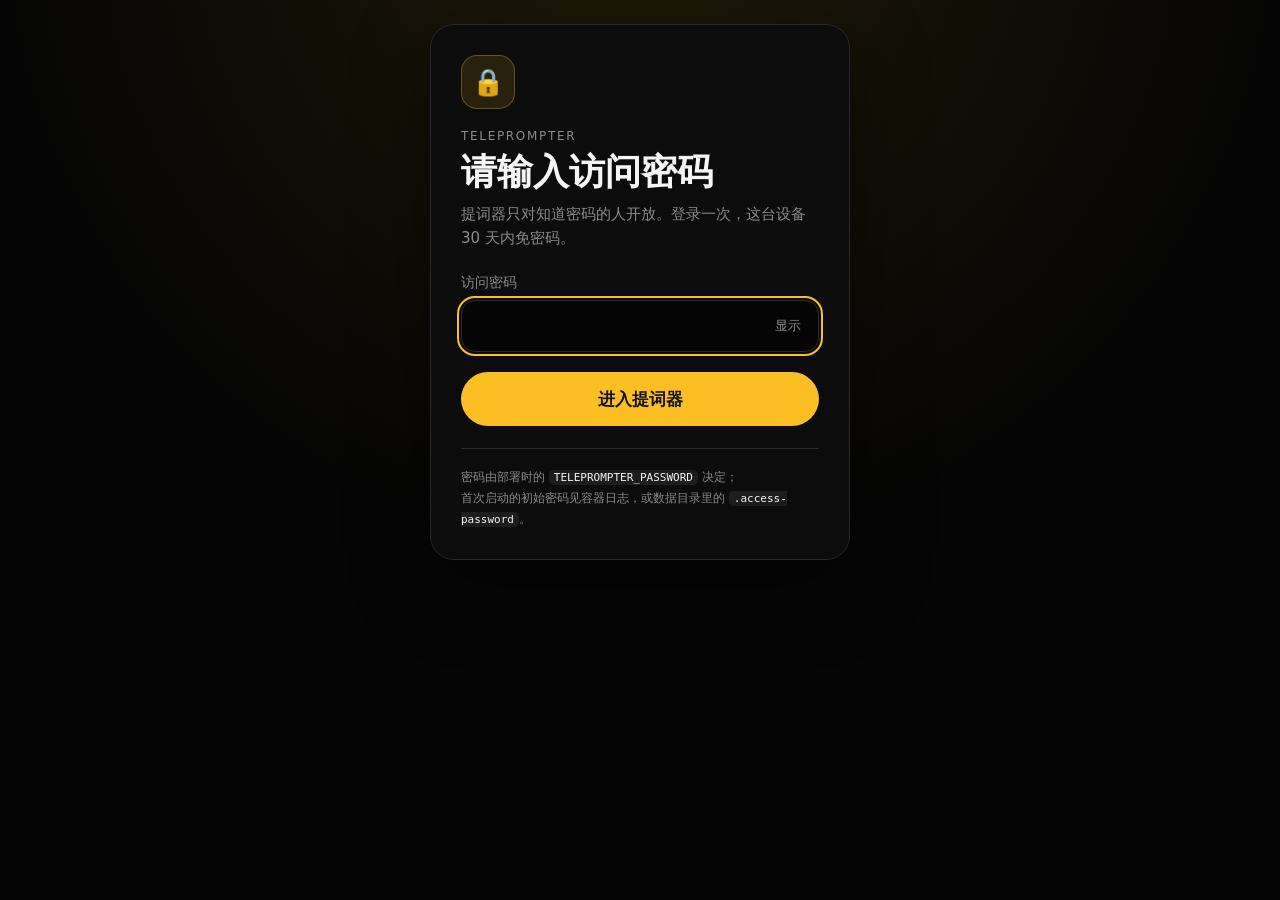
==== web/login.html @ b40615ca "feat: 增加访问密码与操作引导，版本升至 0.1.1 - 新增登录页、会话 Cookie 与退出登录 - 播放设置不再自动关闭，右上角增加设置入口与速度提示 - 新增操作教程，精简界面说明与稿件库" ====
<!doctype html>
<html lang="zh-CN">
<head>
  <meta charset="utf-8">
  <meta name="viewport" content="width=device-width, initial-scale=1, viewport-fit=cover">
  <meta name="theme-color" content="#050505">
  <meta name="robots" content="noindex">
  <title>输入密码 · 提词器</title>
  <link rel="icon" href="data:image/svg+xml,%3Csvg xmlns='http://www.w3.org/2000/svg' viewBox='0 0 100 100'%3E%3Ctext y='.9em' font-size='90'%3E📺%3C/text%3E%3C/svg%3E">
  <style>
    :root {
      color-scheme: dark;
      --bg: #050505;
      --fg: #f5f5f5;
      --muted: #8a8a8a;
      --line: #2a2a2a;
      --panel: #0c0c0c;
      --accent: #fbbf24;
      --accent-contrast: #111111;
      --danger: #f87171;
    }

    * {
      box-sizing: border-box;
    }

    html,
    body {
      min-height: 100%;
    }

    body {
      margin: 0;
      display: grid;
      place-items: center;
      padding: 24px;
      background:
        radial-gradient(circle at 50% -10%, #201a08 0%, transparent 55%),
        var(--bg);
      color: var(--fg);
      font-family: system-ui, -apple-system, "PingFang SC", "Noto Sans SC", sans-serif;
      -webkit-font-smoothing: antialiased;
      -webkit-text-size-adjust: 100%;
    }

    .login-card {
      width: min(420px, 100%);
      padding: 30px;
      border: 1px solid var(--line);
      border-radius: 24px;
      background: var(--panel);
      box-shadow: 0 24px 80px rgb(0 0 0 / 45%);
    }

    .badge {
      display: grid;
      place-items: center;
      width: 54px;
      height: 54px;
      margin-bottom: 20px;
      border: 1px solid rgb(251 191 36 / 30%);
      border-radius: 16px;
      background: rgb(251 191 36 / 12%);
      font-size: 26px;
    }

    .eyebrow {
      margin: 0 0 8px;
      color: var(--muted);
      font-size: 12px;
      letter-spacing: 0.14em;
      text-transform: uppercase;
    }

    h1 {
      margin: 0 0 10px;
      font-size: clamp(28px, 7vw, 36px);
      line-height: 1.15;
    }

    .sub {
      margin: 0 0 24px;
      color: var(--muted);
      font-size: 15px;
      line-height: 1.6;
    }

    label {
      display: block;
      margin-bottom: 8px;
      color: var(--muted);
      font-size: 14px;
    }

    .password-wrap {
      position: relative;
    }

    input[type="password"],
    input[type="text"] {
      width: 100%;
      height: 52px;
      padding: 0 68px 0 16px;
      border: 1px solid var(--line);
      border-radius: 14px;
      background: var(--bg);
      color: var(--fg);
      font: inherit;
      font-size: 17px;
      letter-spacing: 0.04em;
    }

    input:focus {
      outline: 2px solid var(--accent);
      outline-offset: 2px;
    }

    .toggle {
      position: absolute;
      top: 6px;
      right: 6px;
      height: 40px;
      padding: 0 12px;
      border: 0;
      border-radius: 10px;
      background: transparent;
      color: var(--muted);
      font: inherit;
      font-size: 13px;
      cursor: pointer;
      touch-action: manipulation;
    }

    .toggle:hover {
      color: var(--fg);
    }

    .error {
      margin: 12px 2px 0;
      color: var(--danger);
      font-size: 14px;
      line-height: 1.5;
    }

    .primary {
      width: 100%;
      height: 54px;
      margin-top: 20px;
      border: 0;
      border-radius: 999px;
      background: var(--accent);
      color: var(--accent-contrast);
      font: inherit;
      font-size: 17px;
      font-weight: 700;
      cursor: pointer;
      touch-action: manipulation;
    }

    .primary:active {
      transform: scale(0.99);
    }

    .primary:disabled {
      opacity: 0.6;
      cursor: wait;
    }

    .foot {
      margin: 22px 0 0;
      padding-top: 18px;
      border-top: 1px solid var(--line);
      color: var(--muted);
      font-size: 12px;
      line-height: 1.7;
    }

    .foot code {
      padding: 1px 5px;
      border-radius: 5px;
      background: rgb(255 255 255 / 7%);
      color: var(--fg);
      font-size: 11px;
    }

    @media (max-width: 480px) {
      .login-card {
        padding: 24px 20px;
        border-radius: 20px;
      }
    }
  </style>
</head>
<body>
  <main class="login-card">
    <div class="badge" aria-hidden="true">🔒</div>
    <p class="eyebrow">TELEPROMPTER</p>
    <h1>请输入访问密码</h1>
    <p class="sub">提词器只对知道密码的人开放。登录一次，这台设备 30 天内免密码。</p>

    <form id="login-form" novalidate>
      <label for="password">访问密码</label>
      <div class="password-wrap">
        <input id="password" name="password" type="password" maxlength="200"
               autocomplete="current-password" enterkeyhint="go" required autofocus>
        <button id="toggle-password" class="toggle" type="button" aria-label="显示密码">显示</button>
      </div>
      <p id="error" class="error" role="alert" hidden></p>
      <button id="submit" class="primary" type="submit">进入提词器</button>
    </form>

    <p class="foot">
      密码由部署时的 <code>TELEPROMPTER_PASSWORD</code> 决定；<br>
      首次启动的初始密码见容器日志，或数据目录里的 <code>.access-password</code>。
    </p>
  </main>

  <script>
    const form = document.querySelector("#login-form");
    const input = document.querySelector("#password");
    const errorEl = document.querySelector("#error");
    const submit = document.querySelector("#submit");
    const toggle = document.querySelector("#toggle-password");

    function safeNext(raw) {
      if (!raw || !raw.startsWith("/") || raw.startsWith("//") || raw.includes("\\")) {
        return "/";
      }
      return raw;
    }

    const next = safeNext(new URLSearchParams(location.search).get("next"));

    function showError(message) {
      errorEl.textContent = message;
      errorEl.hidden = false;
    }

    function hideError() {
      errorEl.hidden = true;
    }

    function setBusy(busy) {
      input.disabled = busy;
      submit.disabled = busy;
      submit.textContent = busy ? "正在验证…" : "进入提词器";
    }

    toggle.addEventListener("click", () => {
      const showing = input.type === "text";
      input.type = showing ? "password" : "text";
      toggle.textContent = showing ? "显示" : "隐藏";
      toggle.setAttribute("aria-label", showing ? "显示密码" : "隐藏密码");
      input.focus();
    });

    input.addEventListener("input", hideError);

    form.addEventListener("submit", async (event) => {
      event.preventDefault();
      if (!input.value) {
        showError("请输入密码");
        input.focus();
        return;
      }

      hideError();
      setBusy(true);
      try {
        const response = await fetch("/api/login", {
          method: "POST",
          headers: { "Content-Type": "application/json" },
          body: JSON.stringify({ password: input.value }),
          cache: "no-store",
        });
        if (response.status === 401) {
          showError("密码不正确，请再试一次。");
          setBusy(false);
          input.select();
          return;
        }
        if (!response.ok) {
          showError(`登录失败（HTTP ${response.status}），请稍后再试。`);
          setBusy(false);
          return;
        }
        location.replace(next);
      } catch {
        showError("连接失败，请确认平板和 NAS 在同一个网络。");
        setBusy(false);
      }
    });
  </script>
</body>
</html>
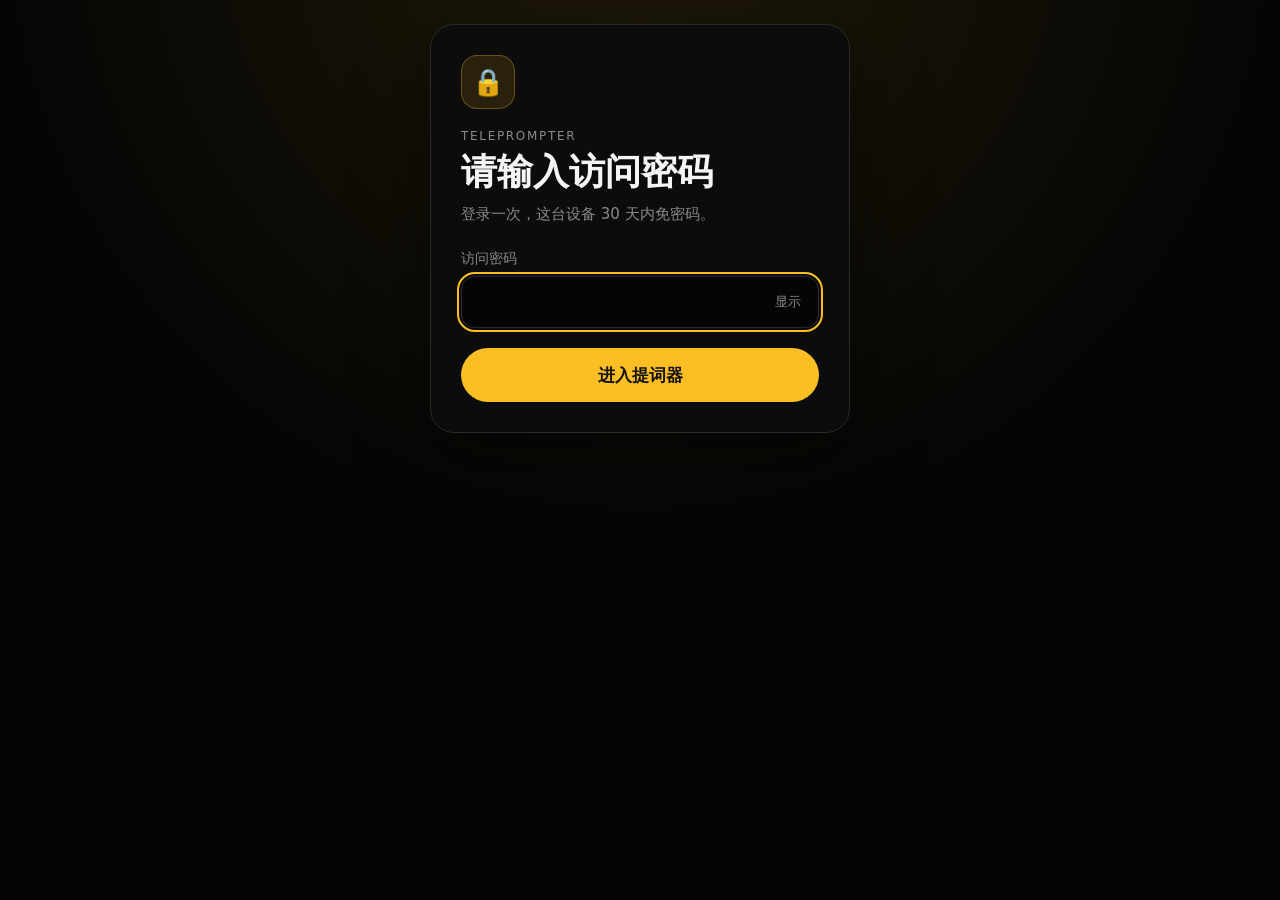
==== commit 10fdbd68: "refactor: 移除登录页底部密码说明与样式" ====
--- a/web/login.html
+++ b/web/login.html
@@ -166,23 +166,6 @@
       cursor: wait;
     }
 
-    .foot {
-      margin: 22px 0 0;
-      padding-top: 18px;
-      border-top: 1px solid var(--line);
-      color: var(--muted);
-      font-size: 12px;
-      line-height: 1.7;
-    }
-
-    .foot code {
-      padding: 1px 5px;
-      border-radius: 5px;
-      background: rgb(255 255 255 / 7%);
-      color: var(--fg);
-      font-size: 11px;
-    }
-
     @media (max-width: 480px) {
       .login-card {
         padding: 24px 20px;
@@ -196,7 +179,7 @@
     <div class="badge" aria-hidden="true">🔒</div>
     <p class="eyebrow">TELEPROMPTER</p>
     <h1>请输入访问密码</h1>
-    <p class="sub">提词器只对知道密码的人开放。登录一次，这台设备 30 天内免密码。</p>
+    <p class="sub">登录一次，这台设备 30 天内免密码。</p>
 
     <form id="login-form" novalidate>
       <label for="password">访问密码</label>
@@ -208,11 +191,6 @@
       <p id="error" class="error" role="alert" hidden></p>
       <button id="submit" class="primary" type="submit">进入提词器</button>
     </form>
-
-    <p class="foot">
-      密码由部署时的 <code>TELEPROMPTER_PASSWORD</code> 决定；<br>
-      首次启动的初始密码见容器日志，或数据目录里的 <code>.access-password</code>。
-    </p>
   </main>
 
   <script>
